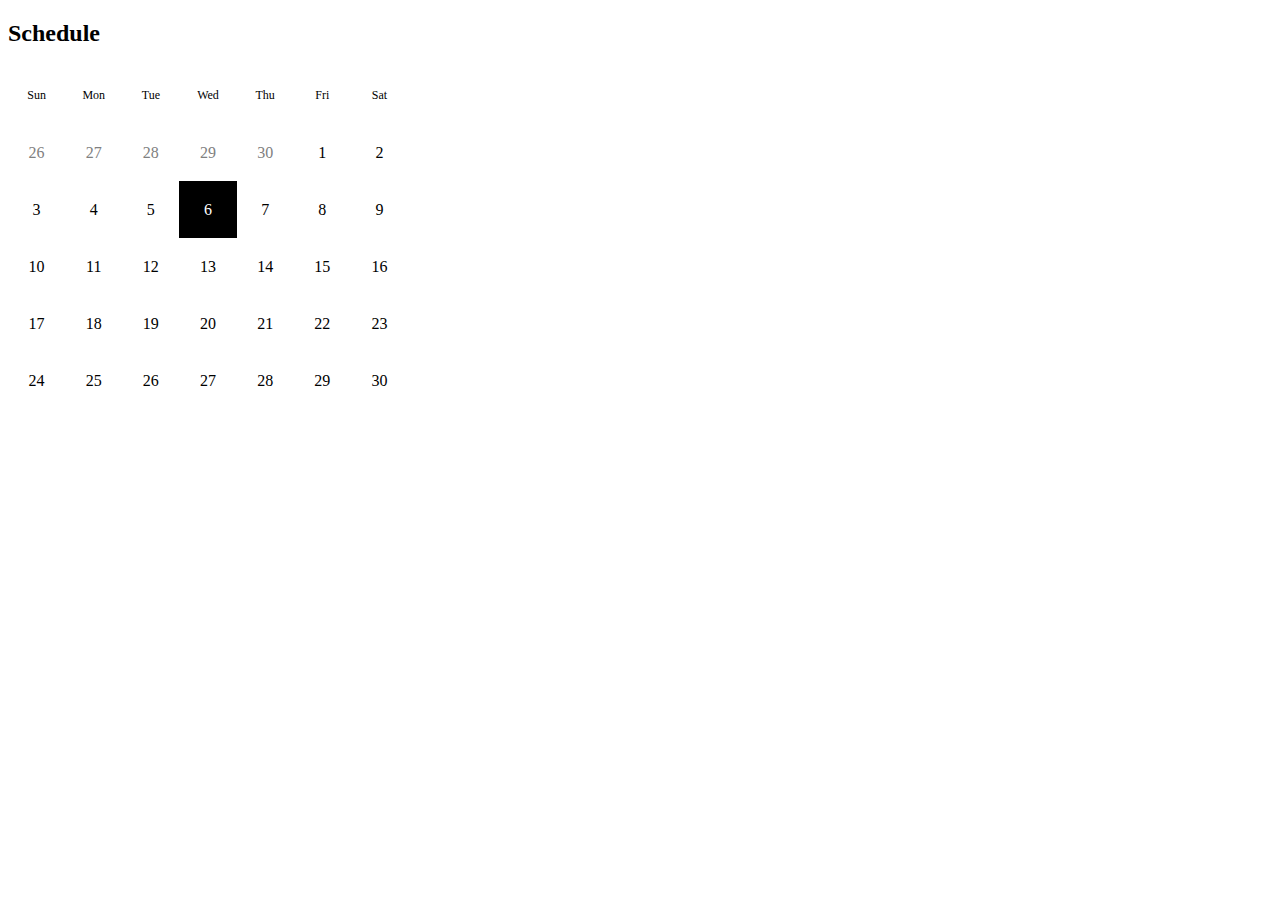
==== 22-09-17/index.html @ 79c0f1f2 "CW 15-09" ====
<!DOCTYPE html>
<html lang="en">
<head>
  <meta charset="UTF-8">
  <meta http-equiv="X-UA-Compatible" content="IE=edge">
  <meta name="viewport" content="width=device-width, initial-scale=1.0">
  <title>Document</title>
  <style>
    .calendar {
      padding: 0;
      width: 400px;
      display: flex;
      flex-wrap: wrap;
    }
    .calendar__item {
      list-style: none;
      width: calc(100% / 7);
      aspect-ratio: 1;
      display: flex;
      justify-content: center;
      align-items: center;
    }
    .calendar__item--small {
      font-size: .75rem;
    }
    .calendar__item--grey {
      color: grey;
    }
    .calendar__item--active {
      background: black;
      color: white;
    }
  </style>
</head>
<body>
  <section>
    <h2>
      Schedule
    </h2>
    <ul class="calendar">
      <li class="calendar__item calendar__item--small">Sun</li>
      <li class="calendar__item calendar__item--small">Mon</li>
      <li class="calendar__item calendar__item--small">Tue</li>
      <li class="calendar__item calendar__item--small">Wed</li>
      <li class="calendar__item calendar__item--small">Thu</li>
      <li class="calendar__item calendar__item--small">Fri</li>
      <li class="calendar__item calendar__item--small">Sat</li>
    
      <li class="calendar__item calendar__item--grey">26</li>
      <li class="calendar__item calendar__item--grey">27</li>
      <li class="calendar__item calendar__item--grey">28</li>
      <li class="calendar__item calendar__item--grey">29</li>
      <li class="calendar__item calendar__item--grey">30</li>
      <li class="calendar__item">1</li>
      <li class="calendar__item">2</li>
      <li class="calendar__item">3</li>
      <li class="calendar__item">4</li>
      <li class="calendar__item">5</li>
      <li class="calendar__item calendar__item--active">6</li>
      <li class="calendar__item">7</li>
      <li class="calendar__item">8</li>
      <li class="calendar__item">9</li>
      <li class="calendar__item">10</li>
      <li class="calendar__item">11</li>
      <li class="calendar__item">12</li>
      <li class="calendar__item">13</li>
      <li class="calendar__item">14</li>
      <li class="calendar__item">15</li>
      <li class="calendar__item">16</li>
      <li class="calendar__item">17</li>
      <li class="calendar__item">18</li>
      <li class="calendar__item">19</li>
      <li class="calendar__item">20</li>
      <li class="calendar__item">21</li>
      <li class="calendar__item">22</li>
      <li class="calendar__item">23</li>
      <li class="calendar__item">24</li>
      <li class="calendar__item">25</li>
      <li class="calendar__item">26</li>
      <li class="calendar__item">27</li>
      <li class="calendar__item">28</li>
      <li class="calendar__item">29</li>
      <li class="calendar__item">30</li>
      

    </ul>
  </section>
</body>
</html>
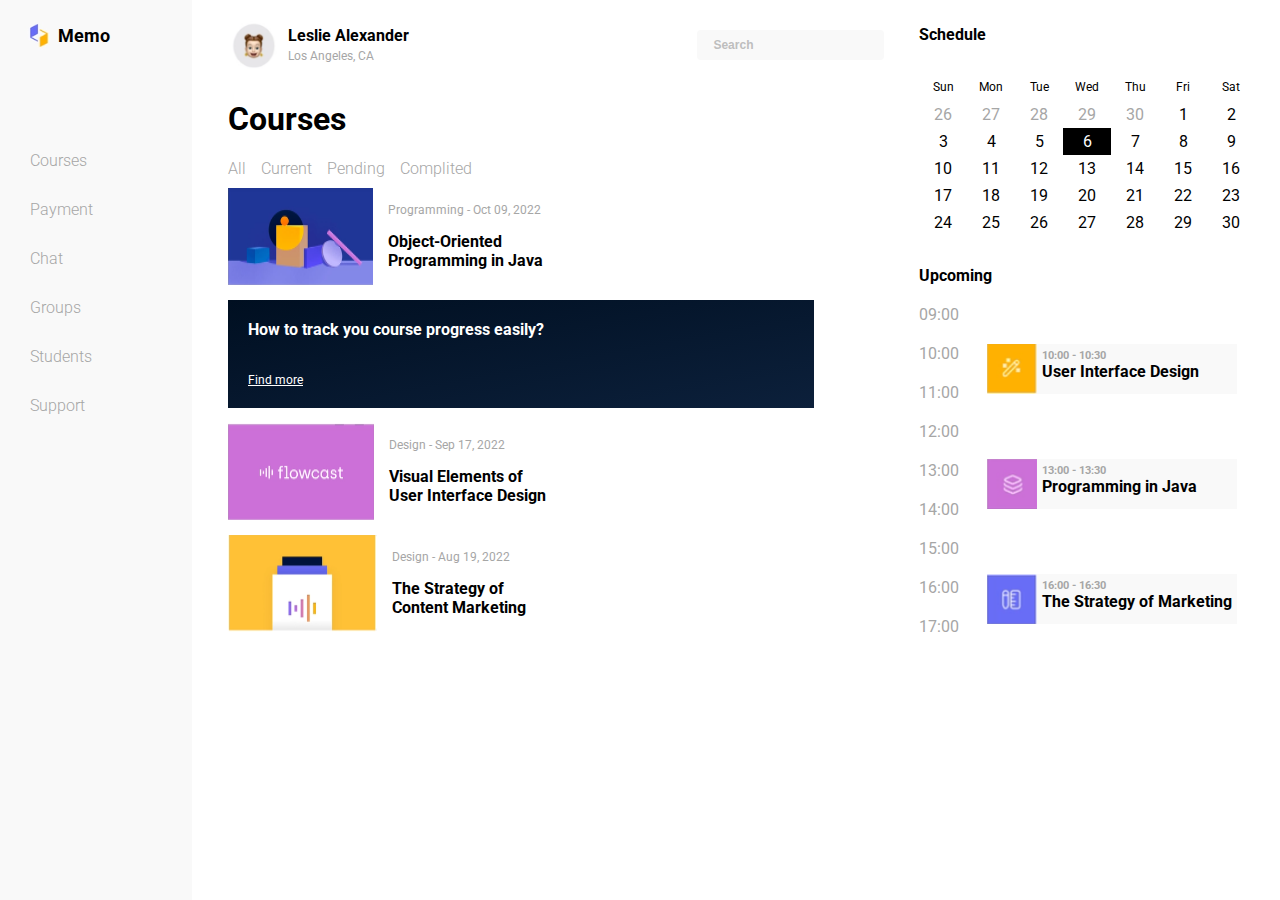
==== commit 2c7d2aa8: "HW 18-09" ====
--- a/22-09-17/index.html
+++ b/22-09-17/index.html
@@ -5,85 +5,211 @@
   <meta http-equiv="X-UA-Compatible" content="IE=edge">
   <meta name="viewport" content="width=device-width, initial-scale=1.0">
   <title>Document</title>
-  <style>
-    .calendar {
-      padding: 0;
-      width: 400px;
-      display: flex;
-      flex-wrap: wrap;
-    }
-    .calendar__item {
-      list-style: none;
-      width: calc(100% / 7);
-      aspect-ratio: 1;
-      display: flex;
-      justify-content: center;
-      align-items: center;
-    }
-    .calendar__item--small {
-      font-size: .75rem;
-    }
-    .calendar__item--grey {
-      color: grey;
-    }
-    .calendar__item--active {
-      background: black;
-      color: white;
-    }
-  </style>
+  <link rel="stylesheet" href="https://maxst.icons8.com/vue-static/landings/line-awesome/line-awesome/1.3.0/css/line-awesome.min.css">
+  <link rel="stylesheet" href="style.css">
 </head>
 <body>
-  <section>
-    <h2>
-      Schedule
-    </h2>
-    <ul class="calendar">
-      <li class="calendar__item calendar__item--small">Sun</li>
-      <li class="calendar__item calendar__item--small">Mon</li>
-      <li class="calendar__item calendar__item--small">Tue</li>
-      <li class="calendar__item calendar__item--small">Wed</li>
-      <li class="calendar__item calendar__item--small">Thu</li>
-      <li class="calendar__item calendar__item--small">Fri</li>
-      <li class="calendar__item calendar__item--small">Sat</li>
+  <button type="button" class="burger" onclick="toggleMenu()">
+      <i class="las la-times"></i>
+    </button>  
+  <aside class="menu">   
+    <div class="logo">
+      <img src="./image/logo.png" alt="">
+      Memo
+    </div>
+    <ul class="menu__list">
+      <li class="menu__item">
+        <a href="./" class="menu__link">
+          <i class="las la-school"></i>
+          <span class="menu__item--name">Courses</span>
+        </a>
+      </li>
+      <li class="menu__item">
+        <a href="./" class="menu__link">
+          <i class="las la-credit-card"></i>
+          <span class="menu__item--name">Payment</span>
+        </a>
+      </li>   
+      <li class="menu__item">
+        <a href="./" class="menu__link">
+          <i class="las la-comment-dots"></i>
+          <span class="menu__item--name">Chat</span>
+        </a>
+      </li>
+      <li class="menu__item">
+        <a href="./" class="menu__link">
+          <i class="las la-user-friends"></i>
+          <span class="menu__item--name">Groups</span>
+        </a>
+      </li>
+      <li class="menu__item">
+        <a href="./" class="menu__link">
+          <i class="las la-graduation-cap"></i>
+          <span class="menu__item--name">Students</span>
+        </a>
+      </li>
+      <li class="menu__item">
+        <a href="./" class="menu__link">
+          <i class="las la-bullhorn"></i>
+          <span class="menu__item--name">Support</span>
+        </a>
+      </li>
+  </aside>
+  <main>
+    <div class="head">
+      <div class="head__user">
+        <img src="./image/avatar.png" width="50px" height="50px" alt="" />
+        <div class="head__name">
+          <h4 class="head__name--title">Leslie Alexander</h4>
+          <span class="head__name--town">Los Angeles, CA</span>
+        </div> 
+      </div>
+      <div class="search">
+        <input class="search__input" type="text" placeholder="Search"/>
+        <span class="search__icon">
+          <i class="las la-search"></i>
+        </span>
+      </div>    
+    </div>
+    <h1>Courses</h1>
+    <ul class="condition">
+      <li class="condition__list">All</li>
+      <li class="condition__list">Current</li>
+      <li class="condition__list">Pending</li>
+      <li class="condition__list">Complited</li>
+    </ul>
+    <div class="courses">
+      <img src="./image/program.png" alt="">
+      <div class="courses__date">
+        <div class="courses__name"> 
+          Programming - Oct 09, 2022
+        </div>
+        <h4 class="courses__text">Object-Oriented Programming in Java</h4>
+      </div>
+    </div>
+    <div class="courses courses--back">
+      <h4 class="courses__title" >How to track you course progress easily?</h4>
+      <div>
+        <a class="courses__link" href="">Find more</a>
+      </div>
+    </div>
+    <div class="courses">
+      <img src="./image/flow.png" alt="">
+      <div class="courses__date">
+        <div class="courses__name"> 
+          Design - Sep 17, 2022
+        </div>
+        <h4 class="courses__text">Visual Elements of User Interface Design</h4>
+      </div>
+    </div>
+    <div class="courses">
+      <img src="./image/design.png" alt="">
+      <div class="courses__date">
+        <div class="courses__name"> 
+          Design - Aug 19, 2022
+        </div>
+        <h4 class="courses__text">The Strategy of Content Marketing</h4>
+      </div>
+    </div>
+  </main>  
+  <section class="timetable">
+    <div>
+      <h4>Schedule</h4>
+      <ul class="timetable__list">
+        <li class="timetable__item timetable__item--small">Sun</li>
+        <li class="timetable__item timetable__item--small">Mon</li>
+        <li class="timetable__item timetable__item--small">Tue</li>
+        <li class="timetable__item timetable__item--small">Wed</li>
+        <li class="timetable__item timetable__item--small">Thu</li>
+        <li class="timetable__item timetable__item--small">Fri</li>
+        <li class="timetable__item timetable__item--small">Sat</li>
     
-      <li class="calendar__item calendar__item--grey">26</li>
-      <li class="calendar__item calendar__item--grey">27</li>
-      <li class="calendar__item calendar__item--grey">28</li>
-      <li class="calendar__item calendar__item--grey">29</li>
-      <li class="calendar__item calendar__item--grey">30</li>
-      <li class="calendar__item">1</li>
-      <li class="calendar__item">2</li>
-      <li class="calendar__item">3</li>
-      <li class="calendar__item">4</li>
-      <li class="calendar__item">5</li>
-      <li class="calendar__item calendar__item--active">6</li>
-      <li class="calendar__item">7</li>
-      <li class="calendar__item">8</li>
-      <li class="calendar__item">9</li>
-      <li class="calendar__item">10</li>
-      <li class="calendar__item">11</li>
-      <li class="calendar__item">12</li>
-      <li class="calendar__item">13</li>
-      <li class="calendar__item">14</li>
-      <li class="calendar__item">15</li>
-      <li class="calendar__item">16</li>
-      <li class="calendar__item">17</li>
-      <li class="calendar__item">18</li>
-      <li class="calendar__item">19</li>
-      <li class="calendar__item">20</li>
-      <li class="calendar__item">21</li>
-      <li class="calendar__item">22</li>
-      <li class="calendar__item">23</li>
-      <li class="calendar__item">24</li>
-      <li class="calendar__item">25</li>
-      <li class="calendar__item">26</li>
-      <li class="calendar__item">27</li>
-      <li class="calendar__item">28</li>
-      <li class="calendar__item">29</li>
-      <li class="calendar__item">30</li>
-      
+        <li class="timetable__item timetable__item--grey">26</li>
+        <li class="timetable__item timetable__item--grey">27</li>
+        <li class="timetable__item timetable__item--grey">28</li>
+        <li class="timetable__item timetable__item--grey">29</li>
+        <li class="timetable__item timetable__item--grey">30</li>
+        <li class="timetable__item">1</li>
+        <li class="timetable__item">2</li>
+        <li class="timetable__item">3</li>
+        <li class="timetable__item">4</li>
+        <li class="timetable__item">5</li>
+        <li class="timetable__item timetable__item--active">6</li>
+        <li class="timetable__item">7</li>
+        <li class="timetable__item">8</li>
+        <li class="timetable__item">9</li>
+        <li class="timetable__item">10</li>
+        <li class="timetable__item">11</li>
+        <li class="timetable__item">12</li>
+        <li class="timetable__item">13</li>
+        <li class="timetable__item">14</li>
+        <li class="timetable__item">15</li>
+        <li class="timetable__item">16</li>
+        <li class="timetable__item">17</li>
+        <li class="timetable__item">18</li>
+        <li class="timetable__item">19</li>
+        <li class="timetable__item">20</li>
+        <li class="timetable__item">21</li>
+        <li class="timetable__item">22</li>
+        <li class="timetable__item">23</li>
+        <li class="timetable__item">24</li>
+        <li class="timetable__item">25</li>
+        <li class="timetable__item">26</li>
+        <li class="timetable__item">27</li>
+        <li class="timetable__item">28</li>
+        <li class="timetable__item">29</li>
+        <li class="timetable__item">30</li>
+      </ul>
+    </div>
+    <div class="timeline">
+      <h4>Upcoming</h4>
+      <div class="timeline__thumb">
+        <ul class="timeline__list">
+          <li class="timeline__item">09:00</li>
+          <li class="timeline__item">10:00</li>
+          <li class="timeline__item">11:00</li>
+          <li class="timeline__item">12:00</li>
+          <li class="timeline__item">13:00</li>
+          <li class="timeline__item">14:00</li>
+          <li class="timeline__item">15:00</li>
+          <li class="timeline__item">16:00</li>
+          <li class="timeline__item">17:00</li>
+        </ul>
+        <ul class="timeline__lessons">
+          <li class="timeline__lessons--item">
+            <img class="timeline__lessons--image" src="./image/10.png" alt="">
+            <div class="timeline__lessons--block">
+              <h6 class="timeline__lessons--time">10:00 - 10:30</h6>
+              <h4 class="timeline__lessons__text">User Interface Design</h4>
+            </div> 
+          </li>
+          <li class="timeline__lessons--item">
+            <img class="timeline__lessons--image" src="./image/13.png" alt="">
+            <div class="timeline__lessons--block">
+              <h6 class="timeline__lessons--time">13:00 - 13:30</h6>
+              <h4 class="timeline__lessons__text">Programming in Java</h4>
+            </div> 
+          </li>
+          <li class="timeline__lessons--item">
+            <img class="timeline__lessons--image" src="./image/16.png" alt="">
+            <div class="timeline__lessons--block">
+              <h6 class="timeline__lessons--time">16:00 - 16:30</h6>
+              <h4 class="timeline__lessons__text">The Strategy of Marketing</h4>
+            </div> 
+          </li>
+        </ul>
+      </div>
+    </div>
+  </section>
+  <script>
+    function toggleMenu() {
+          var sidebar = document.querySelector('.menu');
+          var burger = document.querySelector('.burger');
 
-    </ul>
-  </section>
+          sidebar.classList.toggle('menu--open');
+          burger.classList.toggle('burger--open');
+      }
+
+  </script>
 </body>
 </html>--- a/22-09-17/style.css
+++ b/22-09-17/style.css
@@ -0,0 +1,335 @@
+@import url("https://fonts.googleapis.com/css2?family=Roboto:wght@100;300;400;500;700;900&display=swap");
+
+:root {
+  --color: #A6A6A6;
+  --background: #F9F9F9;
+}
+body {
+  margin: 0;
+  padding: 20px;
+  font-family: "Roboto", sans-serif;
+  display: flex;
+  justify-content: space-between;
+  width: 100vw;
+}
+* {
+  box-sizing: border-box;
+}
+h4, h6 {
+  margin: 0;
+  padding: 0;
+}
+ul {
+  margin: 0;
+  padding: 0;
+  list-style: none;
+}
+.menu {
+  position: fixed;
+  left: 0;
+  top: 0;
+  background: var(--background);
+  height: 100vh;
+  width: 15vw;
+  padding-left: 20px;
+}
+.logo {
+  display: flex;
+  align-items: center;
+  font-size: large;
+  font-weight: bold;
+  margin-bottom: 100px;
+  margin-top: 20px;
+}
+.menu__list {
+  list-style-type: none;
+  padding-left: 0;
+  margin-bottom: 30px;
+}
+.menu__item {
+  margin-bottom: 30px;
+}
+.menu__item--name:hover {
+  color: #000;
+  font-weight: 500;
+}
+.menu__link {
+  display: flex;
+  align-items: center;
+  text-decoration: none;
+  color: var(--color);
+}
+.menu__item--name {
+  font-size: 16px;
+  font-weight: 300;
+  margin-left: 10px;
+}
+main {
+  width: 70vw;
+  margin-left: 15vw;
+}
+.head {
+  display: flex;
+  justify-content: space-between;
+  align-items: center;
+  margin-bottom: 30px;
+  margin-right: 30px;
+}
+.head__user {
+  display: flex;
+  align-items: center;
+  justify-content: space-between;
+}
+.head__name {
+  padding-left: 10px;
+}
+.head__name--town {
+  color: var(--color);
+  font-size: .75rem;
+  padding: 0;
+}
+.search {
+  display: flex;
+  align-items: center;
+  padding-left: 0.5rem;
+  border-radius: 4px;
+  background: var(--background);
+}
+.search__input {
+  border: none;
+  outline: none;
+  background: none;
+  font-size: .75rem;
+  padding: .5rem;
+}
+.search__icon {
+  font-size: 1rem;
+  color: #bebebe;
+  transform: rotateY(180deg);
+  padding: 4px;
+}
+.search__icon:hover {
+  background: black;
+}
+.search__input::placeholder {
+  color: #bebebe;
+  font-weight: 600;
+}
+.condition {
+  list-style: none;
+  display: flex;
+  color: var(--color);
+  font-size: 16px;
+  font-weight: 300;
+  margin-bottom: 10px;
+}
+.condition__list {
+  margin-right: 15px;
+}
+.condition__list:hover {
+  color: #000;
+  font-weight: 500;
+}
+.courses {
+  display: flex;
+  margin-bottom: 15px;
+}
+.courses--back {
+  display: block;
+  background: linear-gradient(to right bottom, #000F21, #0C203B);
+  margin-right: 100px;
+  padding: 20px;
+  color: #ffffff;
+}
+.courses__date {
+  width: 200px;
+  padding: 15px;
+}
+.courses__name {
+  color: var(--color);
+  font-size: 12px;
+  font-weight: 400;
+  padding-bottom: 15px;
+}
+.courses__title {
+  margin-bottom: 30px;
+}
+.courses__link {
+  color: #ffffff;
+  font-size: 12px;
+  font-weight: 400;
+}
+.timetable {
+  width: 35vw;
+  padding: 5px;
+}
+.timetable__list {
+  display: flex;
+  flex-wrap: wrap;
+  margin-top: 30px;
+}
+.timetable__item { 
+  list-style: none;
+  width: calc(100% / 7);
+  aspect-ratio: 16 / 9;
+  display: flex;
+  justify-content: center;
+  align-items: center;
+  font-size: 16px;
+}
+.timetable__item--small {
+  font-size: 12px;
+}
+.timetable__item:not(.timetable__item--small):hover {
+  background: lightgray;
+  cursor: pointer;
+}
+.timetable__item--grey {
+  color: var(--color);
+}
+.timetable__item--active {
+  background: black;
+  color: white;
+}
+.timeline {
+   margin-top: 30px;
+}
+.timeline__thumb {
+  position: relative;
+}
+.timeline__list {
+  list-style: none;
+}
+.timeline__item {
+  color: var(--color);
+  margin-top: 20px;
+}
+.timeline__lessons {
+  position: absolute;
+  top: 12%;
+  left: 20%;
+  height: 50px;
+  
+}
+.timeline__lessons--item {
+   display: flex;
+   background: var(--background);
+   margin-bottom: 65px;
+}
+.timeline__lessons--time {
+  color: var(--color);
+}
+.timeline__lessons--block {
+  padding: 5px;
+}
+.timeline__lessons--image {
+  width: 50px;
+  height: 50px;
+}
+
+
+.button-icon {
+  background: none;
+  border: none;
+  font-size: 1.75rem;
+  cursor: pointer;
+}
+.button-icon:hover {
+  color: var(--color-accent);
+}
+
+@media (max-width: 767px) {
+  main {
+    margin-left: 0;
+    width: 60vw;
+  }
+  h3 {
+    font-size: 14px;
+  }
+  .head__name--town {
+    font-size: 8px;
+  }
+  .head__name--title {
+    font-size: 12px;
+  }
+  .search__input {
+    font-size: .5rem;
+    padding: 0;
+  }
+  .search__icon {
+    padding: 0;
+  }
+  .courses__name {
+    font-size: 8px;
+  }
+  .courses__text {
+    font-size: 12px;
+  }
+  .courses--back {
+    font-size: 12px;
+    margin-right: 30px;
+  }
+  .courses__title {
+    margin-bottom: 15px;
+  }
+  .condition {
+    font-size: 12px;
+  }
+  .menu {
+    transform: translateX(calc(250px * -1));
+    transition: all .5s ease-out;
+    width: 250px;
+    z-index: 1;
+  }
+  .menu--open {
+    transform: none;
+  }
+  .head {
+    margin: 0;
+    font-size: 1rem;
+  }
+  .timetable__item {
+    font-size: 14px;
+  }
+  .timetable__item--small {
+    font-size: 10px;
+  }
+  .timeline__lessons__text {
+    font-size: 10px;
+  }
+  .timeline__lessons--time {
+    font-size: 8px;
+  }
+  .timeline__lessons--image {
+    width: 40px;
+    height: 40px;
+  }
+  .timeline__lessons--item {
+   margin-bottom: 55px;
+  }
+  .timeline__item {
+    font-size: 10px;
+  }
+  .button-icon {
+    font-size: 1rem;
+  }
+  .burger {
+    position: fixed;
+    font-size: 1rem;
+    background: #ffffff;
+    border: 1px solid;
+    top: 0;
+    left: 0;
+  }
+  .burger--open {
+    left: 250px;
+  }
+}
+@media (min-width: 768px) {
+  .card {
+    margin-left: 200px;
+  }
+  .tasks {
+    margin-left: 200px;
+  }
+}